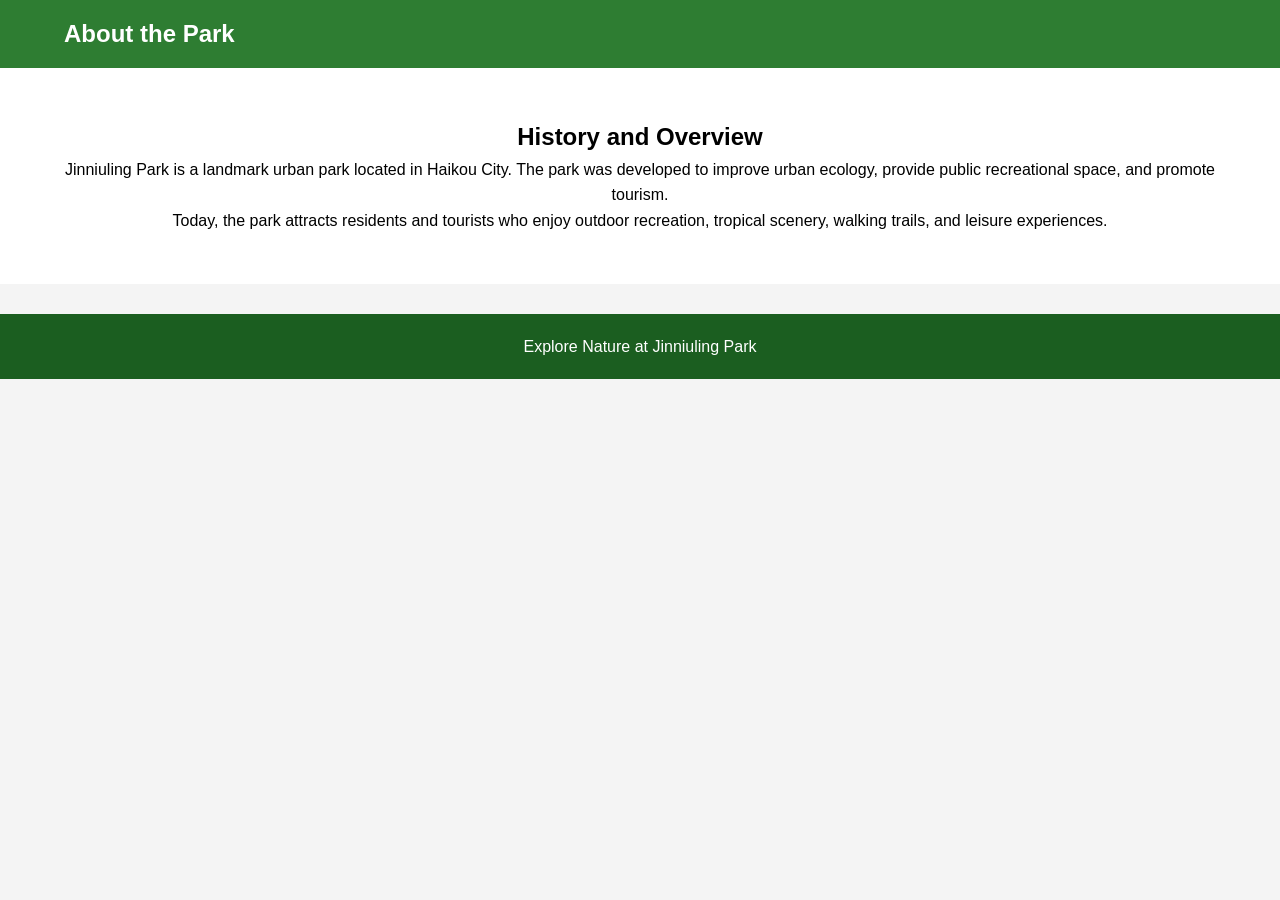
==== about.html @ 3de2b9b8 "Add files via upload" ====
<!DOCTYPE html>
<html lang="en">
<head>
<meta charset="UTF-8">
<meta name="viewport" content="width=device-width, initial-scale=1.0">
<title>About</title>
<link rel="stylesheet" href="css/style.css">
</head>
<body>
<header><nav><h1>About the Park</h1></nav></header>
<section class="intro">
<h2>History and Overview</h2>
<p>
Jinniuling Park is a landmark urban park located in Haikou City. The park was developed
to improve urban ecology, provide public recreational space, and promote tourism.
</p>
<p>
Today, the park attracts residents and tourists who enjoy outdoor recreation, tropical
scenery, walking trails, and leisure experiences.
</p>
</section>
<footer><p>Explore Nature at Jinniuling Park</p></footer>
</body>
</html>
---- css/style.css ----
*{
margin:0;
padding:0;
box-sizing:border-box;
font-family:Arial,sans-serif;
}

body{
background:#f4f4f4;
line-height:1.6;
}

header{
background:#2e7d32;
padding:15px 0;
color:white;
}

nav{
width:90%;
margin:auto;
display:flex;
justify-content:space-between;
align-items:center;
}

nav ul{
display:flex;
list-style:none;
}

nav ul li{
margin-left:20px;
}

nav ul li a{
color:white;
text-decoration:none;
font-weight:bold;
}

.hero{
height:90vh;
background:url('https://images.unsplash.com/photo-1500530855697-b586d89ba3ee') center/cover no-repeat;
display:flex;
justify-content:center;
align-items:center;
text-align:center;
color:white;
}

.hero-text{
background:rgba(0,0,0,0.5);
padding:40px;
border-radius:10px;
}

.hero-text h2{
font-size:3rem;
}

.btn{
display:inline-block;
margin-top:20px;
padding:12px 25px;
background:#ff9800;
color:white;
text-decoration:none;
border-radius:5px;
}

.intro{
padding:50px;
text-align:center;
background:white;
}

.cards{
display:grid;
grid-template-columns:repeat(auto-fit,minmax(250px,1fr));
gap:20px;
padding:40px;
}

.card{
background:white;
border-radius:10px;
overflow:hidden;
box-shadow:0 2px 10px rgba(0,0,0,0.1);
}

.card img{
width:100%;
height:250px;
object-fit:cover;
}

footer{
background:#1b5e20;
color:white;
text-align:center;
padding:20px;
margin-top:30px;
}

@media(max-width:768px){
nav{
flex-direction:column;
}
nav ul{
flex-direction:column;
text-align:center;
}
nav ul li{
margin:10px 0;
}
.hero-text h2{
font-size:2rem;
}
}
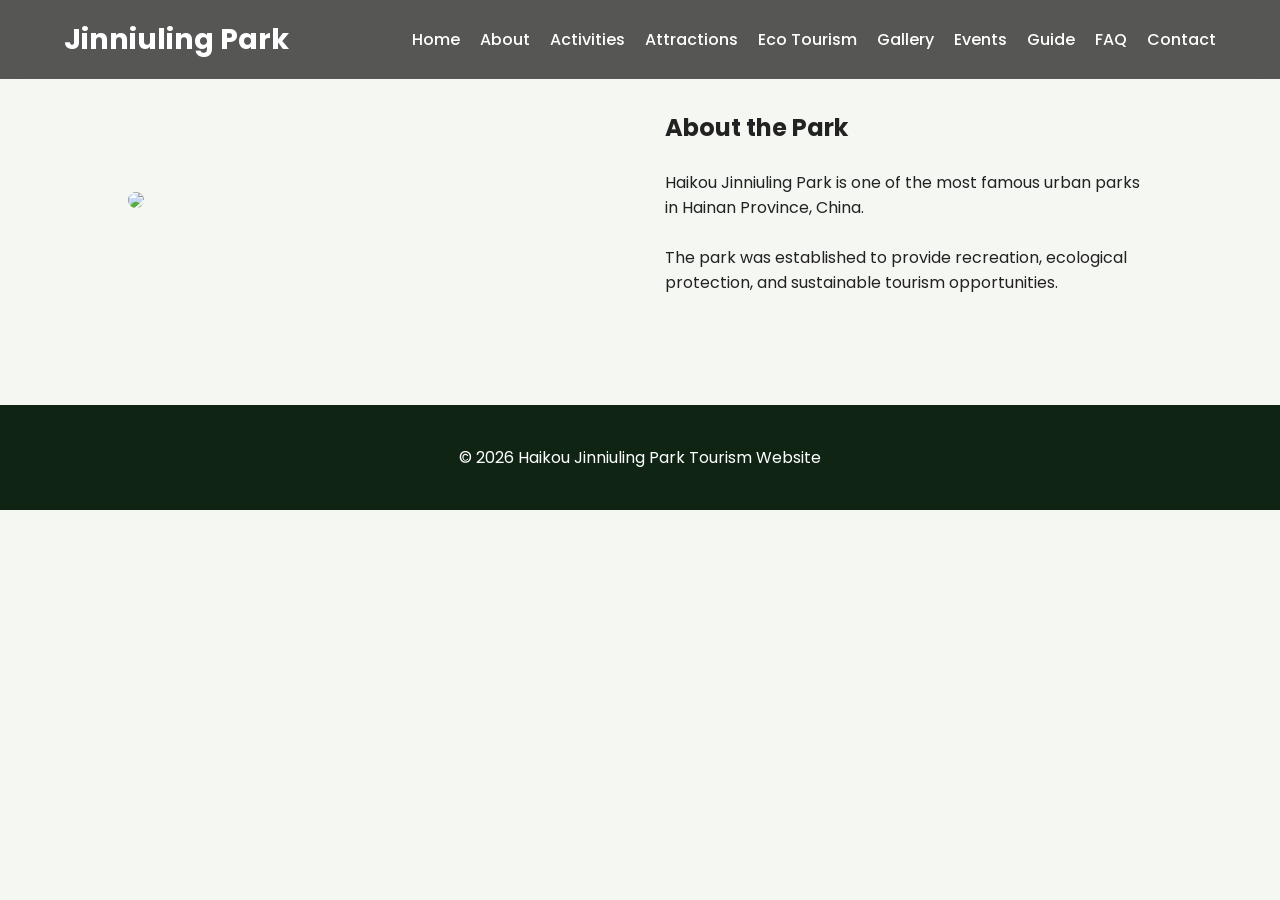
==== commit e4eeee0c: "Add files via upload" ====
--- a/about.html
+++ b/about.html
@@ -1,25 +1,51 @@
 
-<!DOCTYPE html>
-<html lang="en">
-<head>
-<meta charset="UTF-8">
-<meta name="viewport" content="width=device-width, initial-scale=1.0">
-<title>About</title>
-<link rel="stylesheet" href="css/style.css">
-</head>
-<body>
-<header><nav><h1>About the Park</h1></nav></header>
-<section class="intro">
-<h2>History and Overview</h2>
-<p>
-Jinniuling Park is a landmark urban park located in Haikou City. The park was developed
-to improve urban ecology, provide public recreational space, and promote tourism.
-</p>
-<p>
-Today, the park attracts residents and tourists who enjoy outdoor recreation, tropical
-scenery, walking trails, and leisure experiences.
-</p>
+    <!DOCTYPE html>
+    <html lang="en">
+    <head>
+    <meta charset="UTF-8">
+    <meta name="viewport" content="width=device-width, initial-scale=1.0">
+    <title>About</title>
+    <link rel="stylesheet" href="css/style.css">
+    </head>
+    <body>
+
+<header>
+<div class="navbar">
+<div class="logo">Jinniuling Park</div>
+<ul class="nav-links">
+<li><a href="index.html">Home</a></li>
+<li><a href="about.html">About</a></li>
+<li><a href="activities.html">Activities</a></li>
+<li><a href="attractions.html">Attractions</a></li>
+<li><a href="ecotourism.html">Eco Tourism</a></li>
+<li><a href="gallery.html">Gallery</a></li>
+<li><a href="events.html">Events</a></li>
+<li><a href="visitor-guide.html">Guide</a></li>
+<li><a href="faq.html">FAQ</a></li>
+<li><a href="contact.html">Contact</a></li>
+</ul>
+</div>
+</header>
+
+
+<section class="section">
+<div class="about-container">
+<div>
+<img src="assets/images/about.jpg">
+</div>
+<div>
+<h2>About the Park</h2>
+<br>
+<p>Haikou Jinniuling Park is one of the most famous urban parks in Hainan Province, China.</p>
+<br>
+<p>The park was established to provide recreation, ecological protection, and sustainable tourism opportunities.</p>
+</div>
+</div>
 </section>
-<footer><p>Explore Nature at Jinniuling Park</p></footer>
-</body>
-</html>
+
+    <footer>
+    <p>© 2026 Haikou Jinniuling Park Tourism Website</p>
+    </footer>
+    <script src="js/script.js"></script>
+    </body>
+    </html>
--- a/css/style.css
+++ b/css/style.css
@@ -1,121 +1,225 @@
+
+@import url('https://fonts.googleapis.com/css2?family=Poppins:wght@300;400;500;600;700&display=swap');
 
 *{
-margin:0;
-padding:0;
-box-sizing:border-box;
-font-family:Arial,sans-serif;
+    margin:0;
+    padding:0;
+    box-sizing:border-box;
+    scroll-behavior:smooth;
 }
 
 body{
-background:#f4f4f4;
-line-height:1.6;
+    font-family:'Poppins',sans-serif;
+    background:#f5f7f2;
+    color:#222;
+    overflow-x:hidden;
 }
 
 header{
-background:#2e7d32;
-padding:15px 0;
-color:white;
-}
-
-nav{
-width:90%;
-margin:auto;
-display:flex;
-justify-content:space-between;
-align-items:center;
-}
-
-nav ul{
-display:flex;
-list-style:none;
-}
-
-nav ul li{
-margin-left:20px;
-}
-
-nav ul li a{
-color:white;
-text-decoration:none;
-font-weight:bold;
+    position:fixed;
+    top:0;
+    width:100%;
+    z-index:1000;
+    background:rgba(0,0,0,0.65);
+    backdrop-filter:blur(10px);
+}
+
+.navbar{
+    width:90%;
+    margin:auto;
+    display:flex;
+    justify-content:space-between;
+    align-items:center;
+    padding:18px 0;
+}
+
+.logo{
+    color:white;
+    font-size:1.8rem;
+    font-weight:700;
+}
+
+.nav-links{
+    display:flex;
+    list-style:none;
+    flex-wrap:wrap;
+}
+
+.nav-links li{
+    margin-left:20px;
+}
+
+.nav-links a{
+    color:white;
+    text-decoration:none;
+    font-weight:500;
+    transition:0.3s;
+}
+
+.nav-links a:hover{
+    color:#9be15d;
 }
 
 .hero{
-height:90vh;
-background:url('https://images.unsplash.com/photo-1500530855697-b586d89ba3ee') center/cover no-repeat;
-display:flex;
-justify-content:center;
-align-items:center;
-text-align:center;
-color:white;
-}
-
-.hero-text{
-background:rgba(0,0,0,0.5);
-padding:40px;
-border-radius:10px;
-}
-
-.hero-text h2{
-font-size:3rem;
+    height:100vh;
+    position:relative;
+    overflow:hidden;
+}
+
+.hero img{
+    width:100%;
+    height:100%;
+    object-fit:cover;
+    filter:brightness(50%);
+}
+
+.hero-content{
+    position:absolute;
+    top:50%;
+    left:50%;
+    transform:translate(-50%,-50%);
+    text-align:center;
+    color:white;
+    width:90%;
+}
+
+.hero-content h1{
+    font-size:4rem;
+    margin-bottom:20px;
+}
+
+.hero-content p{
+    font-size:1.2rem;
+    margin-bottom:30px;
 }
 
 .btn{
-display:inline-block;
-margin-top:20px;
-padding:12px 25px;
-background:#ff9800;
-color:white;
-text-decoration:none;
-border-radius:5px;
-}
-
-.intro{
-padding:50px;
-text-align:center;
-background:white;
-}
-
-.cards{
-display:grid;
-grid-template-columns:repeat(auto-fit,minmax(250px,1fr));
-gap:20px;
-padding:40px;
+    display:inline-block;
+    padding:14px 35px;
+    background:#2e7d32;
+    color:white;
+    text-decoration:none;
+    border-radius:40px;
+    transition:0.3s;
+    font-weight:600;
+}
+
+.btn:hover{
+    background:#1b5e20;
+    transform:translateY(-3px);
+}
+
+.section{
+    padding:110px 10%;
+}
+
+.section-title{
+    text-align:center;
+    margin-bottom:60px;
+}
+
+.section-title h2{
+    font-size:2.8rem;
+    color:#1b5e20;
+}
+
+.section-title p{
+    color:#666;
+    margin-top:10px;
+}
+
+.card-grid{
+    display:grid;
+    grid-template-columns:repeat(auto-fit,minmax(300px,1fr));
+    gap:30px;
 }
 
 .card{
-background:white;
-border-radius:10px;
-overflow:hidden;
-box-shadow:0 2px 10px rgba(0,0,0,0.1);
+    background:white;
+    border-radius:20px;
+    overflow:hidden;
+    box-shadow:0 10px 25px rgba(0,0,0,0.08);
+    transition:0.4s;
+}
+
+.card:hover{
+    transform:translateY(-10px);
 }
 
 .card img{
-width:100%;
-height:250px;
-object-fit:cover;
+    width:100%;
+    height:250px;
+    object-fit:cover;
+}
+
+.card-content{
+    padding:25px;
+}
+
+.card-content h3{
+    margin-bottom:15px;
+    color:#1b5e20;
+}
+
+.about-container{
+    display:grid;
+    grid-template-columns:1fr 1fr;
+    gap:50px;
+    align-items:center;
+}
+
+.about-container img{
+    width:100%;
+    border-radius:20px;
+}
+
+.gallery-grid{
+    display:grid;
+    grid-template-columns:repeat(auto-fit,minmax(250px,1fr));
+    gap:20px;
+}
+
+.gallery-grid img{
+    width:100%;
+    height:300px;
+    object-fit:cover;
+    border-radius:15px;
+}
+
+.contact-box{
+    background:white;
+    padding:40px;
+    border-radius:20px;
+    box-shadow:0 10px 25px rgba(0,0,0,0.08);
+}
+
+.contact-box input,
+.contact-box textarea{
+    width:100%;
+    padding:15px;
+    margin-bottom:20px;
+    border:none;
+    background:#f1f1f1;
+    border-radius:10px;
 }
 
 footer{
-background:#1b5e20;
-color:white;
-text-align:center;
-padding:20px;
-margin-top:30px;
-}
-
-@media(max-width:768px){
-nav{
-flex-direction:column;
-}
-nav ul{
-flex-direction:column;
-text-align:center;
-}
-nav ul li{
-margin:10px 0;
-}
-.hero-text h2{
-font-size:2rem;
-}
-}
+    background:#102414;
+    color:white;
+    text-align:center;
+    padding:40px 20px;
+}
+
+@media(max-width:900px){
+    .about-container{
+        grid-template-columns:1fr;
+    }
+
+    .hero-content h1{
+        font-size:2.5rem;
+    }
+
+    .nav-links{
+        display:none;
+    }
+}
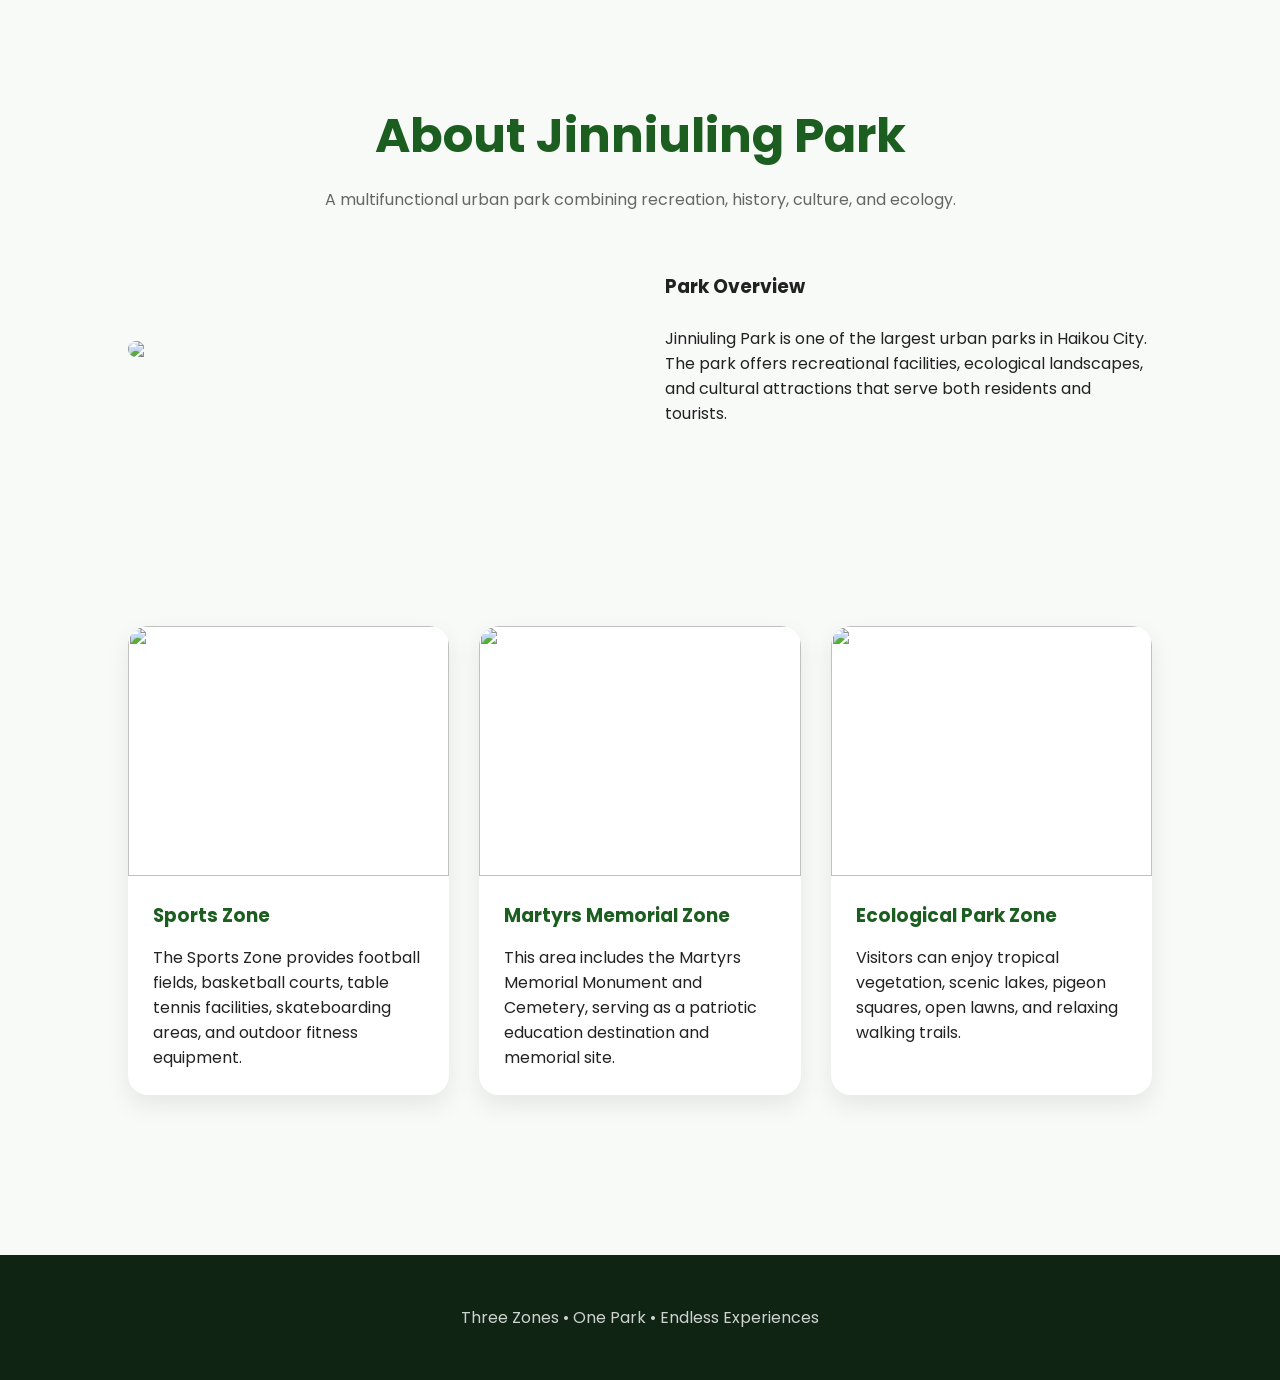
==== commit 40c907ca: "Add files via upload" ====
--- a/about.html
+++ b/about.html
@@ -1,51 +1,115 @@
+<!DOCTYPE html>
+<html lang="en">
 
-    <!DOCTYPE html>
-    <html lang="en">
-    <head>
-    <meta charset="UTF-8">
-    <meta name="viewport" content="width=device-width, initial-scale=1.0">
-    <title>About</title>
-    <link rel="stylesheet" href="css/style.css">
-    </head>
-    <body>
+<head>
 
-<header>
-<div class="navbar">
-<div class="logo">Jinniuling Park</div>
-<ul class="nav-links">
-<li><a href="index.html">Home</a></li>
-<li><a href="about.html">About</a></li>
-<li><a href="activities.html">Activities</a></li>
-<li><a href="attractions.html">Attractions</a></li>
-<li><a href="ecotourism.html">Eco Tourism</a></li>
-<li><a href="gallery.html">Gallery</a></li>
-<li><a href="events.html">Events</a></li>
-<li><a href="visitor-guide.html">Guide</a></li>
-<li><a href="faq.html">FAQ</a></li>
-<li><a href="contact.html">Contact</a></li>
-</ul>
-</div>
-</header>
+<meta charset="UTF-8">
+<meta name="viewport" content="width=device-width, initial-scale=1.0">
 
+<title>About Jinniuling Park</title>
+
+<link rel="stylesheet" href="css/style.css">
+
+</head>
+
+<body>
+
+<!-- 复制 index.html 的 header -->
 
 <section class="section">
-<div class="about-container">
+
+<div class="section-title">
+
+<h2>About Jinniuling Park</h2>
+
+<p>
+A multifunctional urban park combining recreation, history, culture, and ecology.
+</p>
+
+</div>
+
+<div class="two-column">
+
+<img src="assets/images/about-overview.jpg">
+
 <div>
-<img src="assets/images/about.jpg">
+
+<h3>Park Overview</h3>
+
+<br>
+
+<p>
+Jinniuling Park is one of the largest urban parks in Haikou City. The park offers recreational facilities, ecological landscapes, and cultural attractions that serve both residents and tourists.
+</p>
+
 </div>
-<div>
-<h2>About the Park</h2>
-<br>
-<p>Haikou Jinniuling Park is one of the most famous urban parks in Hainan Province, China.</p>
-<br>
-<p>The park was established to provide recreation, ecological protection, and sustainable tourism opportunities.</p>
+
 </div>
-</div>
+
 </section>
 
-    <footer>
-    <p>© 2026 Haikou Jinniuling Park Tourism Website</p>
-    </footer>
-    <script src="js/script.js"></script>
-    </body>
-    </html>
+<section class="section">
+
+<div class="card-grid">
+
+<div class="card">
+
+<img src="assets/images/sports-zone.jpg">
+
+<div class="card-content">
+
+<h3>Sports Zone</h3>
+
+<p>
+The Sports Zone provides football fields, basketball courts, table tennis facilities, skateboarding areas, and outdoor fitness equipment.
+</p>
+
+</div>
+
+</div>
+
+<div class="card">
+
+<img src="assets/images/martyrs-zone.jpg">
+
+<div class="card-content">
+
+<h3>Martyrs Memorial Zone</h3>
+
+<p>
+This area includes the Martyrs Memorial Monument and Cemetery, serving as a patriotic education destination and memorial site.
+</p>
+
+</div>
+
+</div>
+
+<div class="card">
+
+<img src="assets/images/ecological-zone.jpg">
+
+<div class="card-content">
+
+<h3>Ecological Park Zone</h3>
+
+<p>
+Visitors can enjoy tropical vegetation, scenic lakes, pigeon squares, open lawns, and relaxing walking trails.
+</p>
+
+</div>
+
+</div>
+
+</div>
+
+</section>
+
+<footer>
+
+<p>Three Zones • One Park • Endless Experiences</p>
+
+</footer>
+
+</body>
+
+</html>
--- a/css/style.css
+++ b/css/style.css
@@ -1,225 +1,243 @@
-
-@import url('https://fonts.googleapis.com/css2?family=Poppins:wght@300;400;500;600;700&display=swap');
+@import url('https://fonts.googleapis.com/css2?family=Poppins:wght@300;400;500;600;700;800&display=swap');
 
 *{
-    margin:0;
-    padding:0;
-    box-sizing:border-box;
-    scroll-behavior:smooth;
+margin:0;
+padding:0;
+box-sizing:border-box;
+scroll-behavior:smooth;
 }
 
 body{
-    font-family:'Poppins',sans-serif;
-    background:#f5f7f2;
-    color:#222;
-    overflow-x:hidden;
-}
+font-family:'Poppins',sans-serif;
+background:#f8faf8;
+color:#222;
+overflow-x:hidden;
+}
+
+img{
+width:100%;
+display:block;
+}
+
+a{
+text-decoration:none;
+}
+
+ul{
+list-style:none;
+}
+
+/* NAVBAR */
 
 header{
-    position:fixed;
-    top:0;
-    width:100%;
-    z-index:1000;
-    background:rgba(0,0,0,0.65);
-    backdrop-filter:blur(10px);
+position:fixed;
+top:0;
+left:0;
+width:100%;
+z-index:999;
+background:rgba(0,0,0,.6);
+backdrop-filter:blur(12px);
 }
 
 .navbar{
-    width:90%;
-    margin:auto;
-    display:flex;
-    justify-content:space-between;
-    align-items:center;
-    padding:18px 0;
+width:90%;
+margin:auto;
+height:80px;
+display:flex;
+justify-content:space-between;
+align-items:center;
 }
 
 .logo{
-    color:white;
-    font-size:1.8rem;
-    font-weight:700;
+color:white;
+font-size:1.8rem;
+font-weight:700;
 }
 
 .nav-links{
-    display:flex;
-    list-style:none;
-    flex-wrap:wrap;
-}
-
-.nav-links li{
-    margin-left:20px;
+display:flex;
+gap:25px;
 }
 
 .nav-links a{
-    color:white;
-    text-decoration:none;
-    font-weight:500;
-    transition:0.3s;
+color:white;
+font-weight:500;
+transition:.3s;
 }
 
 .nav-links a:hover{
-    color:#9be15d;
-}
+color:#9be15d;
+}
+
+/* HERO */
 
 .hero{
-    height:100vh;
-    position:relative;
-    overflow:hidden;
+height:100vh;
+position:relative;
 }
 
 .hero img{
-    width:100%;
-    height:100%;
-    object-fit:cover;
-    filter:brightness(50%);
+height:100%;
+object-fit:cover;
+filter:brightness(50%);
 }
 
 .hero-content{
-    position:absolute;
-    top:50%;
-    left:50%;
-    transform:translate(-50%,-50%);
-    text-align:center;
-    color:white;
-    width:90%;
+position:absolute;
+top:50%;
+left:50%;
+transform:translate(-50%,-50%);
+text-align:center;
+color:white;
+width:90%;
 }
 
 .hero-content h1{
-    font-size:4rem;
-    margin-bottom:20px;
+font-size:4.5rem;
+font-weight:800;
+margin-bottom:20px;
 }
 
 .hero-content p{
-    font-size:1.2rem;
-    margin-bottom:30px;
+font-size:1.2rem;
+margin-bottom:30px;
 }
 
 .btn{
-    display:inline-block;
-    padding:14px 35px;
-    background:#2e7d32;
-    color:white;
-    text-decoration:none;
-    border-radius:40px;
-    transition:0.3s;
-    font-weight:600;
+padding:15px 35px;
+background:#2e7d32;
+border-radius:50px;
+color:white;
+display:inline-block;
+transition:.3s;
 }
 
 .btn:hover{
-    background:#1b5e20;
-    transform:translateY(-3px);
-}
+background:#1b5e20;
+transform:translateY(-3px);
+}
+
+/* SECTION */
 
 .section{
-    padding:110px 10%;
+padding:100px 10%;
 }
 
 .section-title{
-    text-align:center;
-    margin-bottom:60px;
+text-align:center;
+margin-bottom:60px;
 }
 
 .section-title h2{
-    font-size:2.8rem;
-    color:#1b5e20;
+font-size:3rem;
+color:#1b5e20;
+margin-bottom:15px;
 }
 
 .section-title p{
-    color:#666;
-    margin-top:10px;
-}
+color:#666;
+}
+
+/* CARD GRID */
 
 .card-grid{
-    display:grid;
-    grid-template-columns:repeat(auto-fit,minmax(300px,1fr));
-    gap:30px;
+display:grid;
+grid-template-columns:repeat(auto-fit,minmax(300px,1fr));
+gap:30px;
 }
 
 .card{
-    background:white;
-    border-radius:20px;
-    overflow:hidden;
-    box-shadow:0 10px 25px rgba(0,0,0,0.08);
-    transition:0.4s;
+background:white;
+border-radius:20px;
+overflow:hidden;
+box-shadow:0 10px 25px rgba(0,0,0,.08);
+transition:.4s;
 }
 
 .card:hover{
-    transform:translateY(-10px);
+transform:translateY(-10px);
 }
 
 .card img{
-    width:100%;
-    height:250px;
-    object-fit:cover;
+height:250px;
+object-fit:cover;
 }
 
 .card-content{
-    padding:25px;
+padding:25px;
 }
 
 .card-content h3{
-    margin-bottom:15px;
-    color:#1b5e20;
-}
-
-.about-container{
-    display:grid;
-    grid-template-columns:1fr 1fr;
-    gap:50px;
-    align-items:center;
-}
-
-.about-container img{
-    width:100%;
-    border-radius:20px;
-}
+margin-bottom:15px;
+color:#1b5e20;
+}
+
+/* TWO COLUMN */
+
+.two-column{
+display:grid;
+grid-template-columns:1fr 1fr;
+gap:50px;
+align-items:center;
+}
+
+.two-column img{
+border-radius:20px;
+}
+
+/* GALLERY */
 
 .gallery-grid{
-    display:grid;
-    grid-template-columns:repeat(auto-fit,minmax(250px,1fr));
-    gap:20px;
+columns:4;
+column-gap:15px;
 }
 
 .gallery-grid img{
-    width:100%;
-    height:300px;
-    object-fit:cover;
-    border-radius:15px;
-}
-
-.contact-box{
-    background:white;
-    padding:40px;
-    border-radius:20px;
-    box-shadow:0 10px 25px rgba(0,0,0,0.08);
-}
-
-.contact-box input,
-.contact-box textarea{
-    width:100%;
-    padding:15px;
-    margin-bottom:20px;
-    border:none;
-    background:#f1f1f1;
-    border-radius:10px;
-}
+margin-bottom:15px;
+border-radius:15px;
+}
+
+/* GUIDE */
+
+.guide-box{
+background:white;
+padding:40px;
+border-radius:20px;
+box-shadow:0 10px 25px rgba(0,0,0,.08);
+}
+
+/* FOOTER */
 
 footer{
-    background:#102414;
-    color:white;
-    text-align:center;
-    padding:40px 20px;
-}
+background:#102414;
+color:white;
+text-align:center;
+padding:50px;
+margin-top:60px;
+}
+
+footer p{
+opacity:.8;
+}
+
+/* MOBILE */
 
 @media(max-width:900px){
-    .about-container{
-        grid-template-columns:1fr;
-    }
-
-    .hero-content h1{
-        font-size:2.5rem;
-    }
-
-    .nav-links{
-        display:none;
-    }
-}
+
+.nav-links{
+display:none;
+}
+
+.hero-content h1{
+font-size:2.5rem;
+}
+
+.two-column{
+grid-template-columns:1fr;
+}
+
+.gallery-grid{
+columns:2;
+}
+
+}
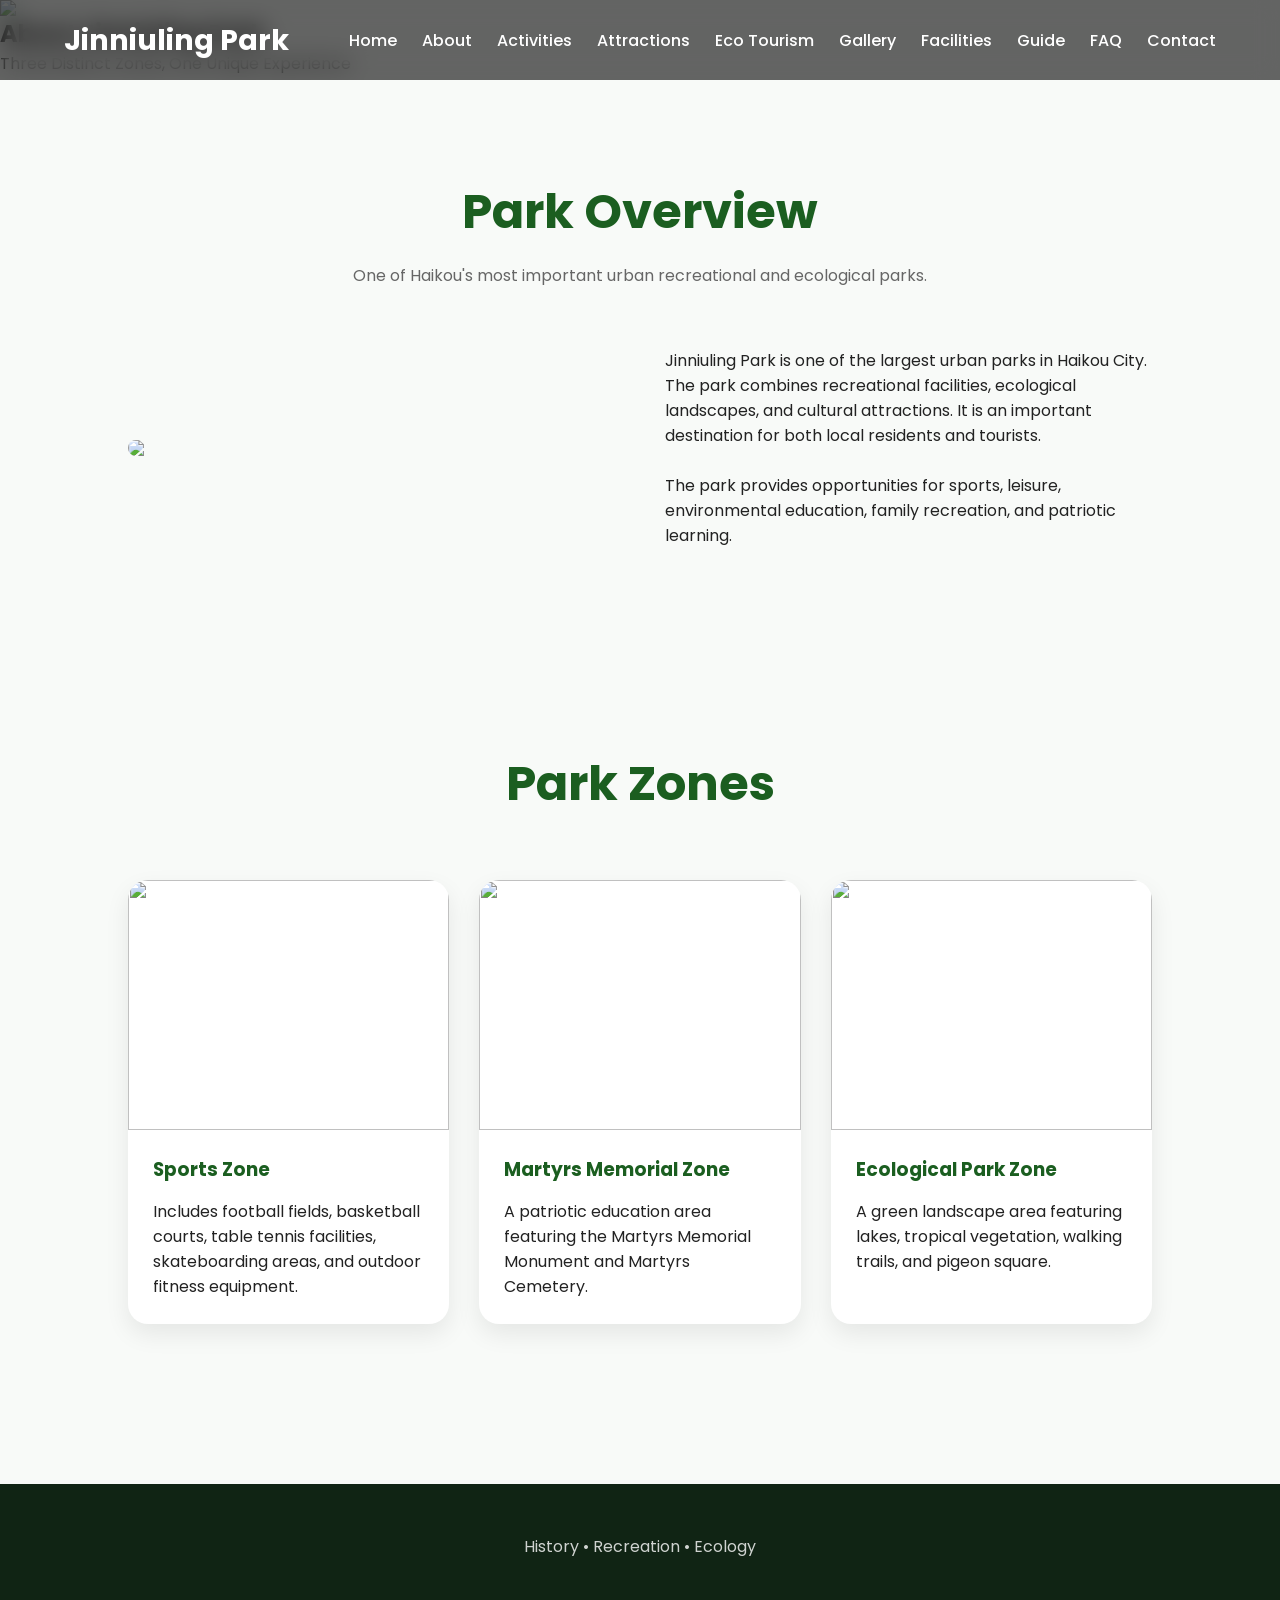
==== commit a0d62eb0: "Add files via upload" ====
--- a/about.html
+++ b/about.html
@@ -14,16 +14,57 @@
 
 <body>
 
-<!-- 复制 index.html 的 header -->
+<header>
+
+<nav class="navbar">
+
+<div class="logo">
+Jinniuling Park
+</div>
+
+<ul class="nav-links">
+
+<li><a href="index.html">Home</a></li>
+<li><a href="about.html">About</a></li>
+<li><a href="activities.html">Activities</a></li>
+<li><a href="attractions.html">Attractions</a></li>
+<li><a href="ecotourism.html">Eco Tourism</a></li>
+<li><a href="gallery.html">Gallery</a></li>
+<li><a href="facilities.html">Facilities</a></li>
+<li><a href="visitor-guide.html">Guide</a></li>
+<li><a href="faq.html">FAQ</a></li>
+<li><a href="contact.html">Contact</a></li>
+
+</ul>
+
+</nav>
+
+</header>
+
+<section class="page-banner">
+
+<img src="assets/images/about-banner.jpg">
+
+<div class="page-banner-content">
+
+<h1>About Jinniuling Park</h1>
+
+<p>
+Three Distinct Zones, One Unique Experience
+</p>
+
+</div>
+
+</section>
 
 <section class="section">
 
 <div class="section-title">
 
-<h2>About Jinniuling Park</h2>
+<h2>Park Overview</h2>
 
 <p>
-A multifunctional urban park combining recreation, history, culture, and ecology.
+One of Haikou's most important urban recreational and ecological parks.
 </p>
 
 </div>
@@ -34,12 +75,14 @@
 
 <div>
 
-<h3>Park Overview</h3>
+<p>
+Jinniuling Park is one of the largest urban parks in Haikou City. The park combines recreational facilities, ecological landscapes, and cultural attractions. It is an important destination for both local residents and tourists.
+</p>
 
 <br>
 
 <p>
-Jinniuling Park is one of the largest urban parks in Haikou City. The park offers recreational facilities, ecological landscapes, and cultural attractions that serve both residents and tourists.
+The park provides opportunities for sports, leisure, environmental education, family recreation, and patriotic learning.
 </p>
 
 </div>
@@ -49,6 +92,12 @@
 </section>
 
 <section class="section">
+
+<div class="section-title">
+
+<h2>Park Zones</h2>
+
+</div>
 
 <div class="card-grid">
 
@@ -61,7 +110,7 @@
 <h3>Sports Zone</h3>
 
 <p>
-The Sports Zone provides football fields, basketball courts, table tennis facilities, skateboarding areas, and outdoor fitness equipment.
+Includes football fields, basketball courts, table tennis facilities, skateboarding areas, and outdoor fitness equipment.
 </p>
 
 </div>
@@ -77,7 +126,7 @@
 <h3>Martyrs Memorial Zone</h3>
 
 <p>
-This area includes the Martyrs Memorial Monument and Cemetery, serving as a patriotic education destination and memorial site.
+A patriotic education area featuring the Martyrs Memorial Monument and Martyrs Cemetery.
 </p>
 
 </div>
@@ -93,7 +142,7 @@
 <h3>Ecological Park Zone</h3>
 
 <p>
-Visitors can enjoy tropical vegetation, scenic lakes, pigeon squares, open lawns, and relaxing walking trails.
+A green landscape area featuring lakes, tropical vegetation, walking trails, and pigeon square.
 </p>
 
 </div>
@@ -106,7 +155,9 @@
 
 <footer>
 
-<p>Three Zones • One Park • Endless Experiences</p>
+<p>
+History • Recreation • Ecology
+</p>
 
 </footer>
 
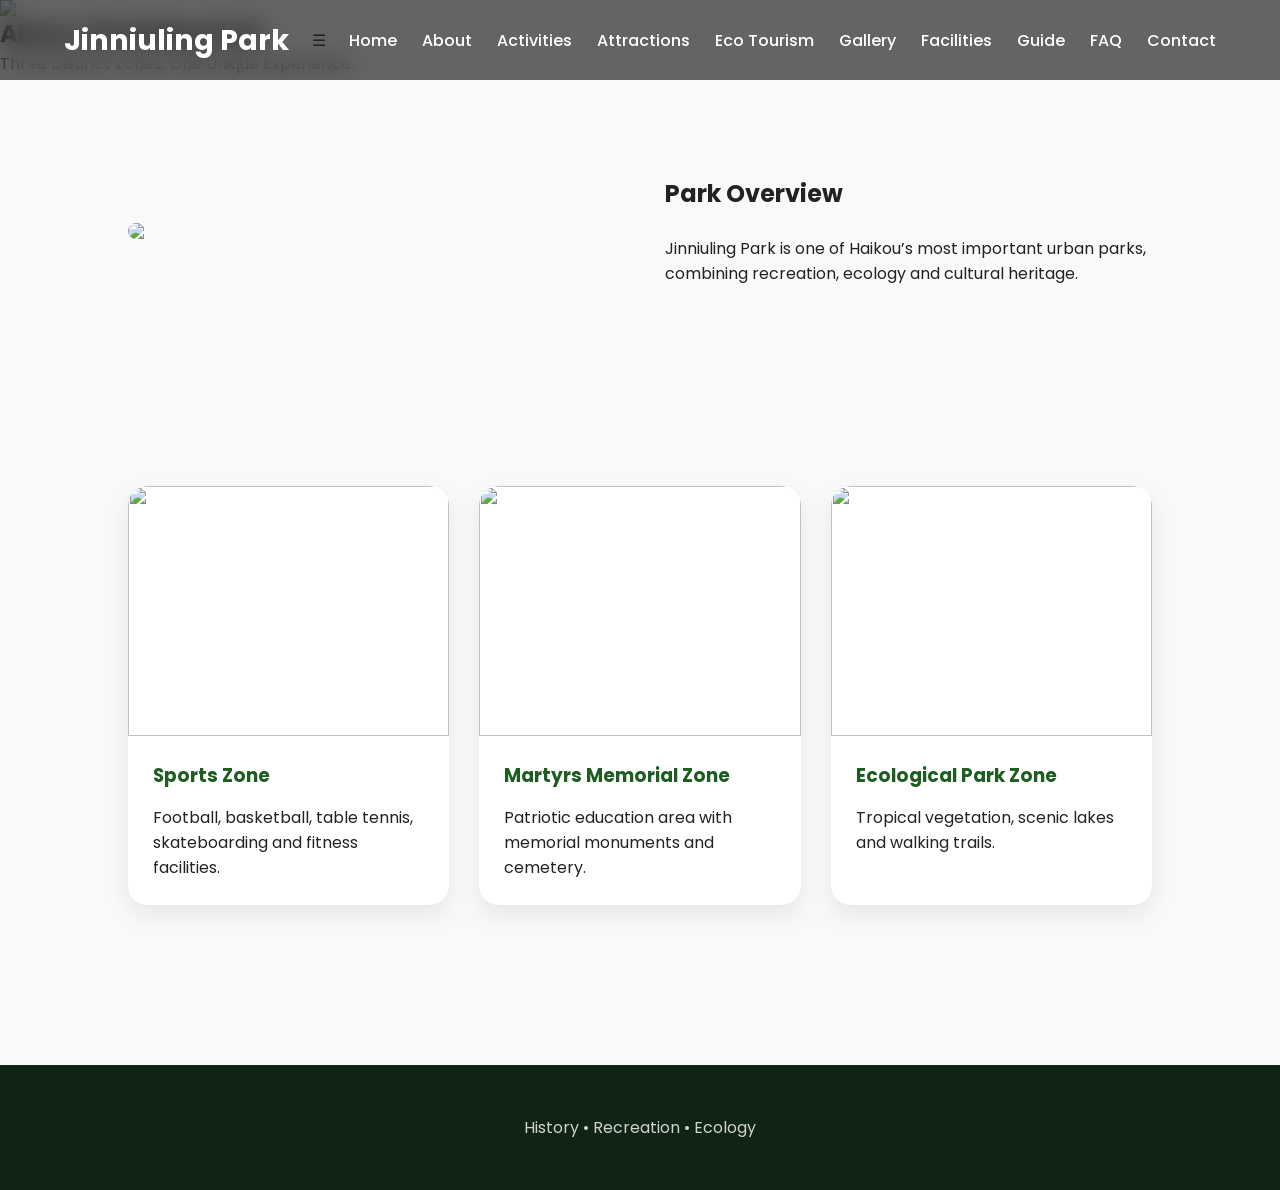
==== commit abd243ff: "Add files via upload" ====
--- a/about.html
+++ b/about.html
@@ -4,11 +4,18 @@
 <head>
 
 <meta charset="UTF-8">
-<meta name="viewport" content="width=device-width, initial-scale=1.0">
 
-<title>About Jinniuling Park</title>
+<meta name="viewport"
+content="width=device-width, initial-scale=1.0">
 
-<link rel="stylesheet" href="css/style.css">
+<title>
+
+About Jinniuling Park
+
+</title>
+
+<link rel="stylesheet"
+href="css/style.css">
 
 </head>
 
@@ -18,9 +25,9 @@
 
 <nav class="navbar">
 
-<div class="logo">
-Jinniuling Park
-</div>
+<div class="logo">Jinniuling Park</div>
+
+<div class="menu-btn">☰</div>
 
 <ul class="nav-links">
 
@@ -47,27 +54,23 @@
 
 <div class="page-banner-content">
 
-<h1>About Jinniuling Park</h1>
+<h1>
+
+About Jinniuling Park
+
+</h1>
 
 <p>
+
 Three Distinct Zones, One Unique Experience
+
 </p>
 
 </div>
 
 </section>
 
-<section class="section">
-
-<div class="section-title">
-
-<h2>Park Overview</h2>
-
-<p>
-One of Haikou's most important urban recreational and ecological parks.
-</p>
-
-</div>
+<section class="section reveal">
 
 <div class="two-column">
 
@@ -75,14 +78,18 @@
 
 <div>
 
-<p>
-Jinniuling Park is one of the largest urban parks in Haikou City. The park combines recreational facilities, ecological landscapes, and cultural attractions. It is an important destination for both local residents and tourists.
-</p>
+<h2>
+
+Park Overview
+
+</h2>
 
 <br>
 
 <p>
-The park provides opportunities for sports, leisure, environmental education, family recreation, and patriotic learning.
+
+Jinniuling Park is one of Haikou’s most important urban parks, combining recreation, ecology and cultural heritage.
+
 </p>
 
 </div>
@@ -91,13 +98,7 @@
 
 </section>
 
-<section class="section">
-
-<div class="section-title">
-
-<h2>Park Zones</h2>
-
-</div>
+<section class="section reveal">
 
 <div class="card-grid">
 
@@ -110,7 +111,9 @@
 <h3>Sports Zone</h3>
 
 <p>
-Includes football fields, basketball courts, table tennis facilities, skateboarding areas, and outdoor fitness equipment.
+
+Football, basketball, table tennis, skateboarding and fitness facilities.
+
 </p>
 
 </div>
@@ -126,7 +129,9 @@
 <h3>Martyrs Memorial Zone</h3>
 
 <p>
-A patriotic education area featuring the Martyrs Memorial Monument and Martyrs Cemetery.
+
+Patriotic education area with memorial monuments and cemetery.
+
 </p>
 
 </div>
@@ -142,7 +147,9 @@
 <h3>Ecological Park Zone</h3>
 
 <p>
-A green landscape area featuring lakes, tropical vegetation, walking trails, and pigeon square.
+
+Tropical vegetation, scenic lakes and walking trails.
+
 </p>
 
 </div>
@@ -156,11 +163,15 @@
 <footer>
 
 <p>
+
 History • Recreation • Ecology
+
 </p>
 
 </footer>
 
+<script src="js/script.js"></script>
+
 </body>
 
 </html>
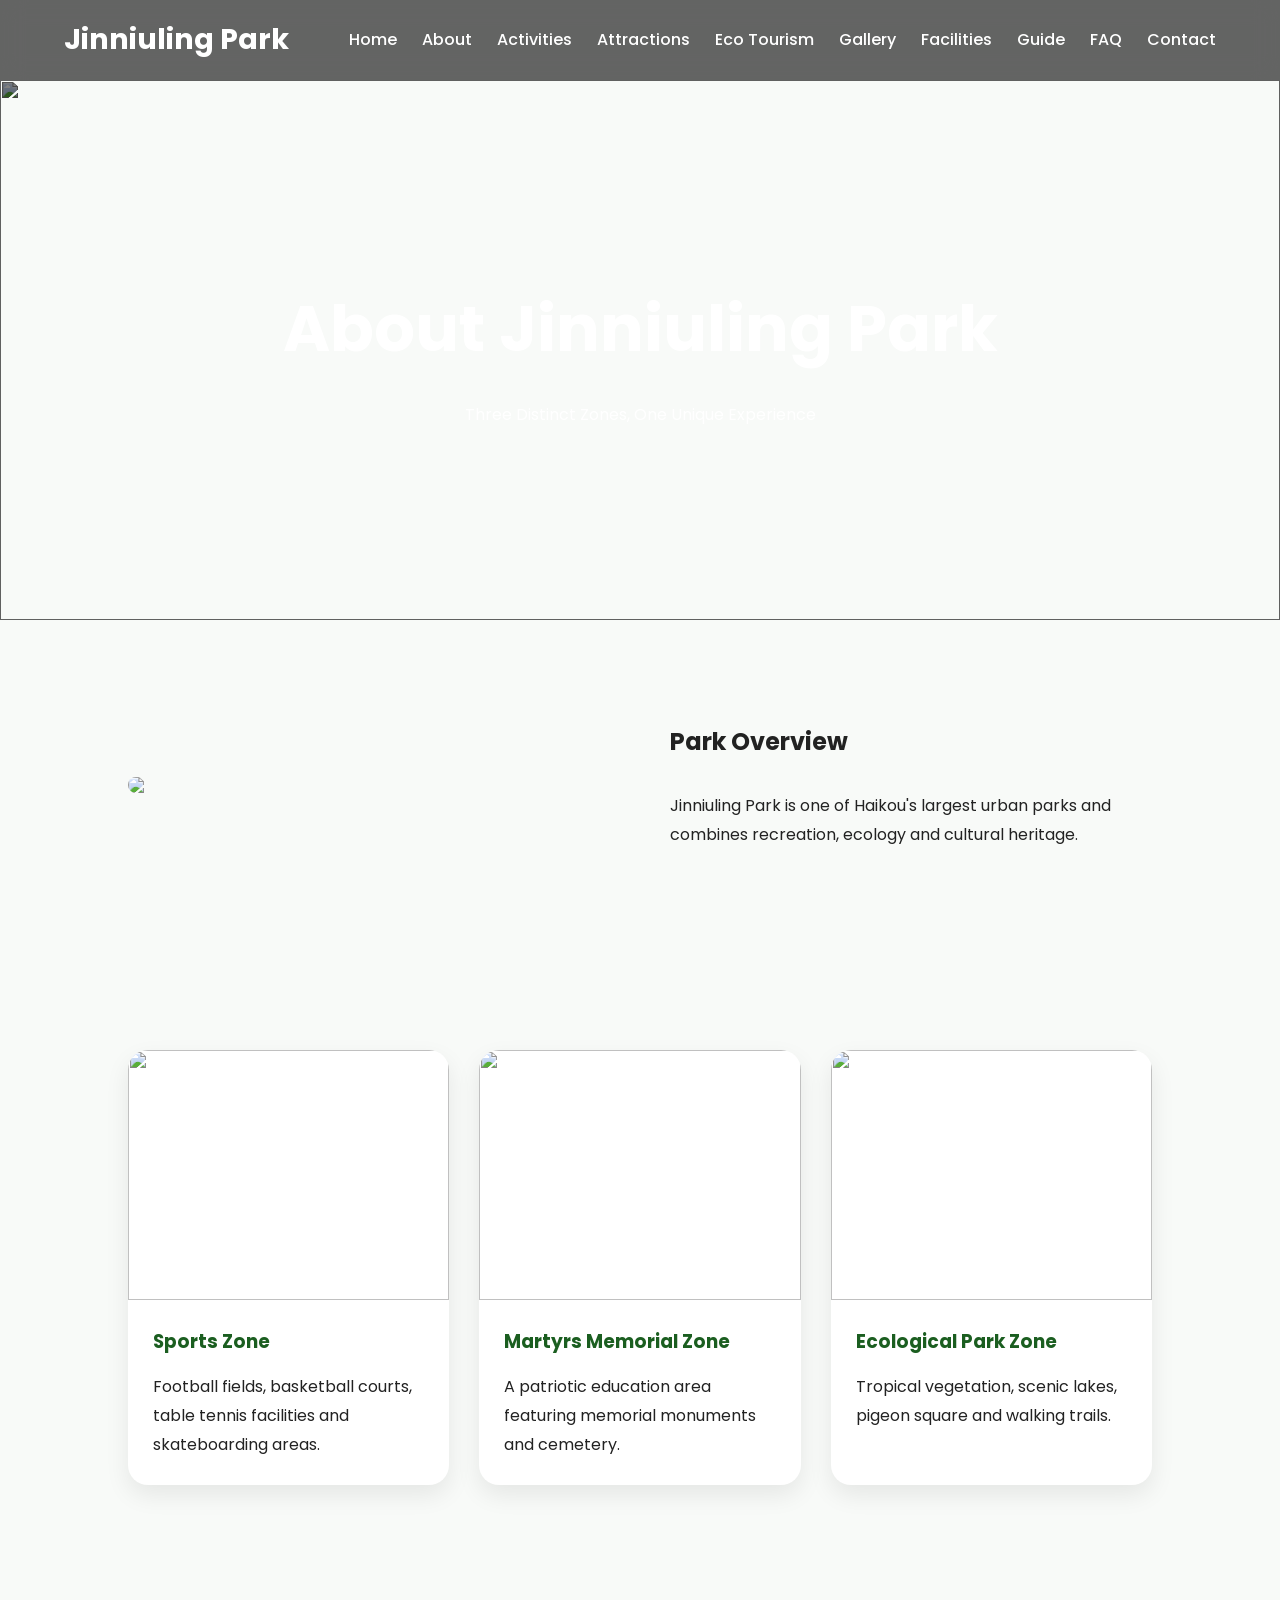
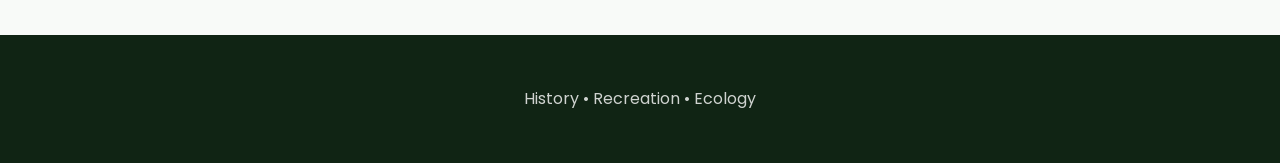
==== commit 2b64dcc6: "Add files via upload" ====
--- a/about.html
+++ b/about.html
@@ -4,18 +4,11 @@
 <head>
 
 <meta charset="UTF-8">
+<meta name="viewport" content="width=device-width, initial-scale=1.0">
 
-<meta name="viewport"
-content="width=device-width, initial-scale=1.0">
+<title>About Jinniuling Park</title>
 
-<title>
-
-About Jinniuling Park
-
-</title>
-
-<link rel="stylesheet"
-href="css/style.css">
+<link rel="stylesheet" href="css/style.css">
 
 </head>
 
@@ -54,17 +47,9 @@
 
 <div class="page-banner-content">
 
-<h1>
+<h1>About Jinniuling Park</h1>
 
-About Jinniuling Park
-
-</h1>
-
-<p>
-
-Three Distinct Zones, One Unique Experience
-
-</p>
+<p>Three Distinct Zones, One Unique Experience</p>
 
 </div>
 
@@ -78,18 +63,12 @@
 
 <div>
 
-<h2>
-
-Park Overview
-
-</h2>
+<h2>Park Overview</h2>
 
 <br>
 
 <p>
-
-Jinniuling Park is one of Haikou’s most important urban parks, combining recreation, ecology and cultural heritage.
-
+Jinniuling Park is one of Haikou's largest urban parks and combines recreation, ecology and cultural heritage.
 </p>
 
 </div>
@@ -111,9 +90,7 @@
 <h3>Sports Zone</h3>
 
 <p>
-
-Football, basketball, table tennis, skateboarding and fitness facilities.
-
+Football fields, basketball courts, table tennis facilities and skateboarding areas.
 </p>
 
 </div>
@@ -129,9 +106,7 @@
 <h3>Martyrs Memorial Zone</h3>
 
 <p>
-
-Patriotic education area with memorial monuments and cemetery.
-
+A patriotic education area featuring memorial monuments and cemetery.
 </p>
 
 </div>
@@ -147,9 +122,7 @@
 <h3>Ecological Park Zone</h3>
 
 <p>
-
-Tropical vegetation, scenic lakes and walking trails.
-
+Tropical vegetation, scenic lakes, pigeon square and walking trails.
 </p>
 
 </div>
@@ -163,9 +136,7 @@
 <footer>
 
 <p>
-
 History • Recreation • Ecology
-
 </p>
 
 </footer>
--- a/css/style.css
+++ b/css/style.css
@@ -4,6 +4,9 @@
 margin:0;
 padding:0;
 box-sizing:border-box;
+}
+
+html{
 scroll-behavior:smooth;
 }
 
@@ -12,6 +15,7 @@
 background:#f8faf8;
 color:#222;
 overflow-x:hidden;
+line-height:1.8;
 }
 
 img{
@@ -27,31 +31,33 @@
 list-style:none;
 }
 
-/* NAVBAR */
+/* ==========================
+NAVIGATION
+========================== */
 
 header{
 position:fixed;
 top:0;
 left:0;
 width:100%;
-z-index:999;
+z-index:9999;
 background:rgba(0,0,0,.6);
 backdrop-filter:blur(12px);
 }
 
 .navbar{
 width:90%;
+height:80px;
 margin:auto;
-height:80px;
 display:flex;
 justify-content:space-between;
 align-items:center;
 }
 
 .logo{
-color:white;
 font-size:1.8rem;
 font-weight:700;
+color:white;
 }
 
 .nav-links{
@@ -69,17 +75,37 @@
 color:#9be15d;
 }
 
-/* HERO */
+.menu-btn{
+display:none;
+font-size:2rem;
+color:white;
+cursor:pointer;
+}
+
+/* ==========================
+VIDEO HERO
+========================== */
 
 .hero{
 height:100vh;
 position:relative;
-}
-
-.hero img{
+overflow:hidden;
+}
+
+.hero video{
+width:100%;
 height:100%;
 object-fit:cover;
-filter:brightness(50%);
+}
+
+.hero::after{
+content:"";
+position:absolute;
+top:0;
+left:0;
+width:100%;
+height:100%;
+background:rgba(0,0,0,.45);
 }
 
 .hero-content{
@@ -89,11 +115,12 @@
 transform:translate(-50%,-50%);
 text-align:center;
 color:white;
+z-index:10;
 width:90%;
 }
 
 .hero-content h1{
-font-size:4.5rem;
+font-size:5rem;
 font-weight:800;
 margin-bottom:20px;
 }
@@ -104,20 +131,59 @@
 }
 
 .btn{
+display:inline-block;
 padding:15px 35px;
 background:#2e7d32;
+color:white;
 border-radius:50px;
-color:white;
-display:inline-block;
+font-weight:600;
 transition:.3s;
 }
 
 .btn:hover{
 background:#1b5e20;
-transform:translateY(-3px);
-}
-
-/* SECTION */
+transform:translateY(-4px);
+}
+
+/* ==========================
+PAGE BANNER
+========================== */
+
+.page-banner{
+height:60vh;
+position:relative;
+margin-top:80px;
+overflow:hidden;
+}
+
+.page-banner img{
+height:100%;
+object-fit:cover;
+filter:brightness(50%);
+}
+
+.page-banner-content{
+position:absolute;
+top:50%;
+left:50%;
+transform:translate(-50%,-50%);
+text-align:center;
+color:white;
+width:90%;
+}
+
+.page-banner-content h1{
+font-size:4rem;
+font-weight:700;
+}
+
+.page-banner-content p{
+margin-top:15px;
+}
+
+/* ==========================
+SECTIONS
+========================== */
 
 .section{
 padding:100px 10%;
@@ -138,7 +204,9 @@
 color:#666;
 }
 
-/* CARD GRID */
+/* ==========================
+CARD SYSTEM
+========================== */
 
 .card-grid{
 display:grid;
@@ -172,12 +240,19 @@
 color:#1b5e20;
 }
 
-/* TWO COLUMN */
+.card-content h2{
+font-size:3rem;
+color:#2e7d32;
+}
+
+/* ==========================
+TWO COLUMN
+========================== */
 
 .two-column{
 display:grid;
 grid-template-columns:1fr 1fr;
-gap:50px;
+gap:60px;
 align-items:center;
 }
 
@@ -185,7 +260,9 @@
 border-radius:20px;
 }
 
-/* GALLERY */
+/* ==========================
+GALLERY
+========================== */
 
 .gallery-grid{
 columns:4;
@@ -195,9 +272,39 @@
 .gallery-grid img{
 margin-bottom:15px;
 border-radius:15px;
-}
-
-/* GUIDE */
+cursor:pointer;
+transition:.3s;
+}
+
+.gallery-grid img:hover{
+transform:scale(1.03);
+}
+
+/* ==========================
+LIGHTBOX
+========================== */
+
+#lightbox{
+display:none;
+position:fixed;
+top:0;
+left:0;
+width:100%;
+height:100%;
+background:rgba(0,0,0,.95);
+justify-content:center;
+align-items:center;
+z-index:99999;
+}
+
+#lightbox img{
+max-width:90%;
+max-height:90%;
+}
+
+/* ==========================
+GUIDE BOX
+========================== */
 
 .guide-box{
 background:white;
@@ -206,32 +313,75 @@
 box-shadow:0 10px 25px rgba(0,0,0,.08);
 }
 
-/* FOOTER */
+/* ==========================
+REVEAL ANIMATION
+========================== */
+
+.reveal{
+opacity:0;
+transform:translateY(50px);
+transition:1s;
+}
+
+.reveal.active{
+opacity:1;
+transform:translateY(0);
+}
+
+/* ==========================
+FOOTER
+========================== */
 
 footer{
 background:#102414;
 color:white;
 text-align:center;
 padding:50px;
-margin-top:60px;
+margin-top:50px;
 }
 
 footer p{
 opacity:.8;
 }
 
-/* MOBILE */
+/* ==========================
+MOBILE
+========================== */
 
 @media(max-width:900px){
 
+.menu-btn{
+display:block;
+}
+
 .nav-links{
+position:absolute;
+top:80px;
+left:0;
+width:100%;
+background:#102414;
+padding:30px;
 display:none;
+flex-direction:column;
+gap:20px;
+}
+
+.nav-links.active{
+display:flex;
 }
 
 .hero-content h1{
 font-size:2.5rem;
 }
 
+.page-banner{
+height:40vh;
+}
+
+.page-banner-content h1{
+font-size:2rem;
+}
+
 .two-column{
 grid-template-columns:1fr;
 }
